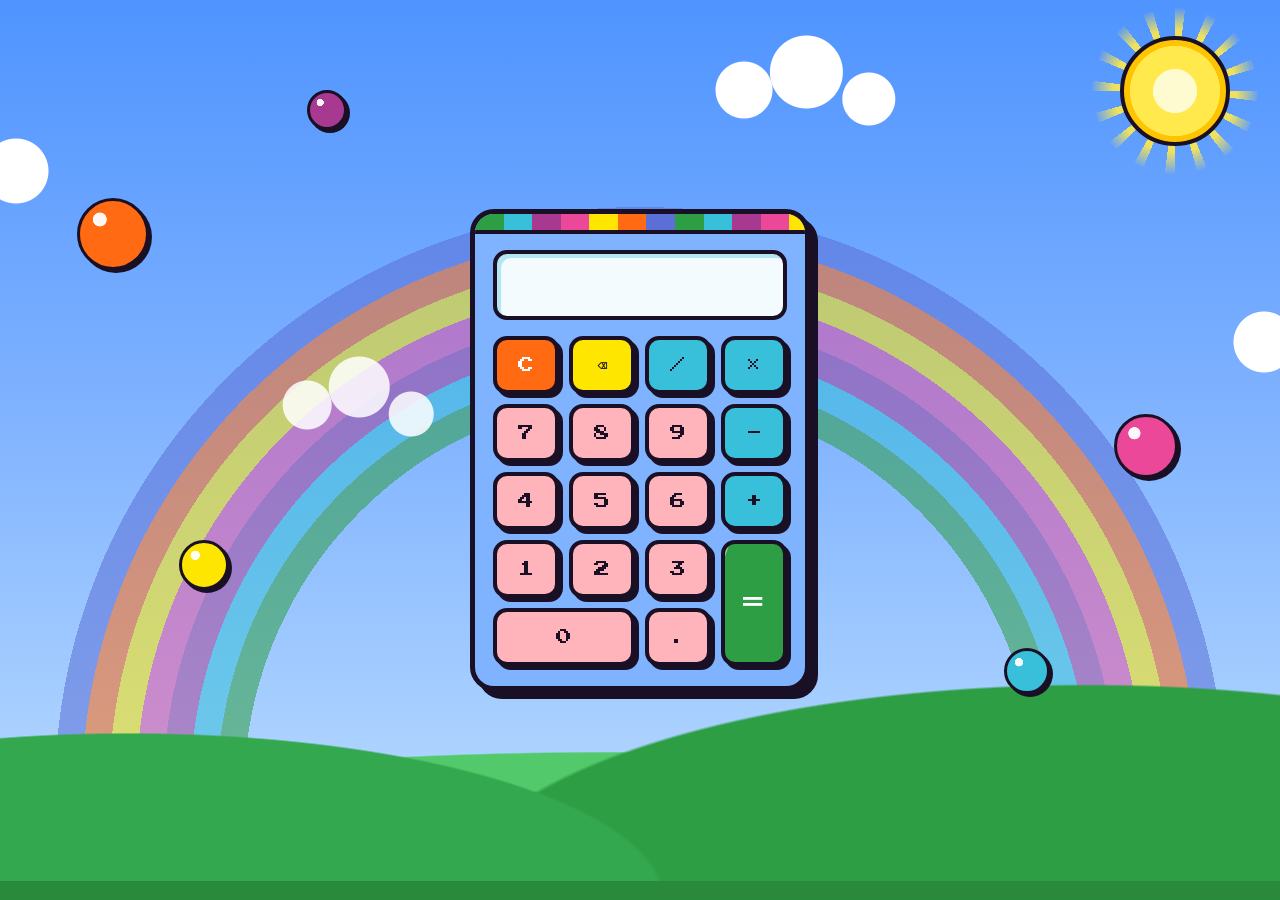
==== index.html @ 2b25576d "Rename calcu.html to index.html" ====
<!doctype html>
<html lang="en">
  <head>
    <meta charset="UTF-8" />
    <meta name="viewport" content="width=device-width, initial-scale=1.0" />
    <link rel="stylesheet" href="calcu.css" />
    <title>Calculator</title>
  </head>
  <body>
    <!-- Clickable background -->
    <div class="scene">
      <button type="button" class="sun" title="Click me!" aria-label="Sun" onclick="clickSun(this)"></button>
      <button type="button" class="bubble b1" title="Pop me!" aria-label="Bubble" onclick="popBubble(this)"></button>
      <button type="button" class="bubble b2" title="Pop me!" aria-label="Bubble" onclick="popBubble(this)"></button>
      <button type="button" class="bubble b3" title="Pop me!" aria-label="Bubble" onclick="popBubble(this)"></button>
      <button type="button" class="bubble b4" title="Pop me!" aria-label="Bubble" onclick="popBubble(this)"></button>
      <button type="button" class="bubble b5" title="Pop me!" aria-label="Bubble" onclick="popBubble(this)"></button>
    </div>

    <div class="calculator">
      <form name="form1">
        <input type="text" name="textview" readonly />
      </form>
      <section class="buttons">
        <button type="button" class="btn-clear" onclick="clearScreen()">
          C
        </button>
        <button type="button" class="btn-func" onclick="backspace()">⌫</button>
        <button type="button" class="btn-op" onclick="insert('/')">/</button>
        <button type="button" class="btn-op" onclick="insert('*')">×</button>


        <button type="button" onclick="insert('7')">7</button>
        <button type="button" onclick="insert('8')">8</button>
        <button type="button" onclick="insert('9')">9</button>
        <button type="button" class="btn-op" onclick="insert('-')">-</button>


        <button type="button" onclick="insert('4')">4</button>
        <button type="button" onclick="insert('5')">5</button>
        <button type="button" onclick="insert('6')">6</button>
        <button type="button" class="btn-op" onclick="insert('+')">+</button>


        <button type="button" onclick="insert('1')">1</button>
        <button type="button" onclick="insert('2')">2</button>
        <button type="button" onclick="insert('3')">3</button>
        <button type="button" class="btn-equal" onclick="equal()">=</button>


        <button type="button" class="btn-zero" onclick="insert('0')">0</button>
        <button type="button" onclick="insert('.')">.</button>
      </section>
    </div>


    <script src="calcu.js"></script>
  </body>
</html>
---- calcu.css ----
@import url("https://fonts.googleapis.com/css2?family=Press+Start+2P&display=swap");

:root {
  --sky: #7fb2ff;
  --gumball-blue: #38bfd9;
  --pink: #ffb3ba;
  --pink-deep: #ec4899;
  --orange: #ff6a13;
  --green: #2e9e44;
  --purple: #a73a90;
  --yellow: #ffe600;
  --ink: #1a1026;
  --white: #ffffff;
}

* {
  box-sizing: border-box;
}

html {
  min-height: 100%;
}

/* ---------- Background scene ---------- */

body {
  margin: 0;
  min-height: 100vh;
  display: flex;
  justify-content: center;
  align-items: center;
  overflow: hidden;
  font-family: "Press Start 2P", "Courier New", monospace;
  background:
    /* big pastel rainbow arc behind the calculator */
    radial-gradient(
      circle at 50% 88%,
      transparent 0 44vmin,
      rgba(46, 158, 68, 0.55) 44vmin 47vmin,
      rgba(56, 191, 217, 0.55) 47vmin 50vmin,
      rgba(167, 58, 144, 0.5) 50vmin 53vmin,
      rgba(236, 72, 153, 0.5) 53vmin 56vmin,
      rgba(255, 230, 0, 0.55) 56vmin 59vmin,
      rgba(255, 106, 19, 0.55) 59vmin 62vmin,
      rgba(91, 111, 214, 0.55) 62vmin 65vmin,
      transparent 65vmin
    ),
    /* sky */
    linear-gradient(180deg, #4f94ff 0%, var(--sky) 45%, #bfe0ff 100%);
}

/* Drifting clouds */
body::before {
  content: "";
  position: fixed;
  top: 0;
  left: -400px;
  width: calc(100vw + 800px);
  height: 100%;
  z-index: 0;
  pointer-events: none;
  background:
    /* cloud 1 */
    radial-gradient(circle at 14% 18%, #fff 0 34px, transparent 35px),
    radial-gradient(circle at 17% 15%, #fff 0 42px, transparent 43px),
    radial-gradient(circle at 20% 19%, #fff 0 32px, transparent 33px),
    /* cloud 2 */
    radial-gradient(circle at 55% 10%, #fff 0 28px, transparent 29px),
    radial-gradient(circle at 58% 8%, #fff 0 36px, transparent 37px),
    radial-gradient(circle at 61% 11%, #fff 0 26px, transparent 27px),
    /* cloud 3 */
    radial-gradient(circle at 80% 38%, #fff 0 30px, transparent 31px),
    radial-gradient(circle at 83% 35%, #fff 0 38px, transparent 39px),
    radial-gradient(circle at 86% 39%, #fff 0 28px, transparent 29px),
    /* cloud 4 */
    radial-gradient(circle at 34% 45%, rgba(255, 255, 255, 0.85) 0 24px, transparent 25px),
    radial-gradient(circle at 36.5% 43%, rgba(255, 255, 255, 0.85) 0 30px, transparent 31px),
    radial-gradient(circle at 39% 46%, rgba(255, 255, 255, 0.85) 0 22px, transparent 23px);
  animation: clouds 45s linear infinite alternate;
}

/* Rolling grass hills */
body::after {
  content: "";
  position: fixed;
  left: 0;
  right: 0;
  bottom: 0;
  height: 30vh;
  z-index: 0;
  pointer-events: none;
  background:
    /* front grass strip */
    linear-gradient(to top, #2a8a3c 0 7%, transparent 7%),
    /* front hills */
    radial-gradient(ellipse 42% 62% at 10% 100%, #34a84f 0 99%, transparent 100%),
    radial-gradient(ellipse 50% 80% at 85% 100%, #2e9e44 0 99%, transparent 100%),
    /* back hill, lighter */
    radial-gradient(ellipse 65% 55% at 48% 100%, #52c96a 0 99%, transparent 100%);
}

/* ---------- Clickable background: sun ---------- */

.sun {
  position: fixed;
  top: 36px;
  right: 50px;
  width: 110px;
  height: 110px;
  z-index: 1;
  padding: 0;
  border: 0;
  background: none;
  cursor: pointer;
  -webkit-tap-highlight-color: transparent;
  animation: sun-glow 4s ease-in-out infinite;
  transition: filter 0.15s ease;
}

/* Spinning rays */
.sun::before {
  content: "";
  position: absolute;
  inset: -28px;
  border-radius: 50%;
  background: repeating-conic-gradient(
    rgba(255, 233, 77, 0.9) 0 7deg,
    transparent 7deg 22.5deg
  );
  -webkit-mask-image: radial-gradient(circle, #000 52%, transparent 72%);
  mask-image: radial-gradient(circle, #000 52%, transparent 72%);
  animation: rays 24s linear infinite;
}

/* Sun disc */
.sun::after {
  content: "";
  position: absolute;
  inset: 0;
  border-radius: 50%;
  border: 4px solid var(--ink);
  background: radial-gradient(
    circle,
    #fffbd0 0 30%,
    #ffe94d 31% 62%,
    #ffc400 63% 100%
  );
}

.sun:hover {
  filter: brightness(1.12);
}

.sun.spin {
  animation:
    sun-glow 4s ease-in-out infinite,
    sun-spin 1s ease-in-out;
}

/* ---------- Clickable background: bubbles ---------- */

.bubble {
  position: fixed;
  z-index: 1;
  width: var(--s);
  height: var(--s);
  padding: 0;
  border: 3px solid var(--ink);
  border-radius: 50%;
  background:
    radial-gradient(
      circle at 30% 28%,
      rgba(255, 255, 255, 0.95) 0 10%,
      rgba(255, 255, 255, 0) 11%
    ),
    var(--c);
  box-shadow: 3px 3px 0 var(--ink);
  cursor: pointer;
  -webkit-tap-highlight-color: transparent;
  animation: bubble-float var(--t) ease-in-out var(--d) infinite;
  transition:
    scale 0.35s cubic-bezier(0.34, 1.56, 0.64, 1),
    opacity 0.25s ease,
    filter 0.15s ease;
}

.bubble:hover {
  scale: 1.15;
  filter: brightness(1.1);
}

.bubble:active {
  scale: 0.9;
}

/* Bounce when "=" is pressed (not while a bubble is popped) */
.bubble.cheer:not(.popped) {
  animation:
    bubble-float var(--t) ease-in-out var(--d) infinite,
    cheer 0.7s ease;
}

/* Popped: disappears, then grows back when the class is removed */
.bubble.popped {
  scale: 0;
  opacity: 0;
  pointer-events: none;
  transition:
    scale 0.12s ease-in,
    opacity 0.12s ease-in;
}

.b1 { left: 6%;  top: 22%; --s: 72px; --c: var(--orange);    --t: 5s;   --d: 0s; }
.b2 { left: 14%; top: 60%; --s: 50px; --c: var(--yellow);    --t: 4s;   --d: -1s; }
.b3 { right: 8%; top: 46%; --s: 64px; --c: var(--pink-deep); --t: 5.5s; --d: -2s; }
.b4 { right: 18%; top: 72%; --s: 46px; --c: var(--gumball-blue); --t: 4.5s; --d: -0.5s; }
.b5 { left: 24%; top: 10%; --s: 40px; --c: var(--purple);    --t: 3.8s; --d: -1.5s; }

/* Confetti and burst pieces made by the JavaScript */
.burst-piece {
  position: fixed;
  z-index: 5;
  width: 10px;
  height: 10px;
  margin: -5px 0 0 -5px;
  border: 2px solid var(--ink);
  border-radius: 50%;
  pointer-events: none;
  animation: burst 0.7s ease-out forwards;
}

.confetti {
  position: fixed;
  top: -20px;
  z-index: 5;
  width: 10px;
  height: 16px;
  border: 2px solid var(--ink);
  border-radius: 2px;
  pointer-events: none;
  animation: fall 3s linear forwards;
}

/* ---------- Background celebration when "=" is pressed ---------- */

/* Flash of light across the sky */
.flash {
  position: fixed;
  inset: 0;
  z-index: 0;
  pointer-events: none;
  background: radial-gradient(
    circle at 50% 50%,
    rgba(255, 255, 255, 0.85),
    rgba(255, 230, 0, 0.35) 45%,
    transparent 75%
  );
  animation: flash 0.8s ease-out forwards;
}

/* Rainbow rings rippling out from the calculator */
.ring {
  position: fixed;
  z-index: 0;
  width: 0;
  height: 0;
  border: 8px solid #fff;
  border-radius: 50%;
  translate: -50% -50%;
  opacity: 0;
  pointer-events: none;
  animation: ring-expand 1.2s ease-out forwards;
}

/* ---------- Calculator ---------- */

.calculator {
  position: relative;
  z-index: 1;
  width: 340px;
  padding: 36px 18px 20px;
  background: var(--sky);
  border: 5px solid var(--ink);
  border-radius: 24px;
  box-shadow: 8px 8px 0 var(--ink);
  overflow: hidden;
  transition: transform 0.8s ease;
  animation:
    pop-in 0.7s cubic-bezier(0.34, 1.56, 0.64, 1) both,
    float 4s ease-in-out 0.7s infinite;
}

/* Rainbow stripe using the GUMBALL title colors, scrolling sideways */
.calculator::before {
  content: "";
  position: absolute;
  top: 0;
  left: 0;
  right: 0;
  height: 16px;
  background: linear-gradient(
    90deg,
    var(--green) 0 14.28%,
    var(--gumball-blue) 14.28% 28.56%,
    var(--purple) 28.56% 42.84%,
    var(--pink-deep) 42.84% 57.12%,
    var(--yellow) 57.12% 71.4%,
    var(--orange) 71.4% 85.68%,
    #5b6fd6 85.68% 100%
  );
  background-size: 200px 100%;
  background-repeat: repeat-x;
  border-bottom: 4px solid var(--ink);
  animation: rainbow-scroll 3s linear infinite;
}

.calculator.upside-down {
  transform: rotate(180deg);
}

form {
  margin: 0 0 16px;
}

input[name="textview"] {
  width: 100%;
  height: 70px;
  padding: 0 14px;
  font-family: inherit;
  font-size: 22px;
  text-align: right;
  color: var(--ink);
  background: #f4fbff;
  border: 4px solid var(--ink);
  border-radius: 14px;
  box-shadow: inset 4px 4px 0 rgba(56, 191, 217, 0.35);
  outline: none;
}

.buttons {
  display: grid;
  grid-template-columns: repeat(4, 1fr);
  gap: 10px;
}

.buttons button {
  position: relative;
  overflow: hidden;
  height: 58px;
  font-family: inherit;
  font-size: 16px;
  color: var(--ink);
  background: var(--pink);
  border: 4px solid var(--ink);
  border-radius: 14px;
  box-shadow: 4px 4px 0 var(--ink);
  cursor: pointer;
  transition:
    translate 0.15s ease,
    box-shadow 0.15s ease,
    filter 0.15s ease;
  animation: button-in 0.5s cubic-bezier(0.34, 1.56, 0.64, 1) both;
}

/* Shine that sweeps across the button on hover */
.buttons button::after {
  content: "";
  position: absolute;
  top: 0;
  left: -80%;
  width: 50%;
  height: 100%;
  background: linear-gradient(
    105deg,
    transparent,
    rgba(255, 255, 255, 0.6),
    transparent
  );
  transform: skewX(-20deg);
  transition: left 0.5s ease;
  pointer-events: none;
}

/* Buttons pop in one after another */
.buttons button:nth-child(1)  { animation-delay: 0.30s; }
.buttons button:nth-child(2)  { animation-delay: 0.34s; }
.buttons button:nth-child(3)  { animation-delay: 0.38s; }
.buttons button:nth-child(4)  { animation-delay: 0.42s; }
.buttons button:nth-child(5)  { animation-delay: 0.46s; }
.buttons button:nth-child(6)  { animation-delay: 0.50s; }
.buttons button:nth-child(7)  { animation-delay: 0.54s; }
.buttons button:nth-child(8)  { animation-delay: 0.58s; }
.buttons button:nth-child(9)  { animation-delay: 0.62s; }
.buttons button:nth-child(10) { animation-delay: 0.66s; }
.buttons button:nth-child(11) { animation-delay: 0.70s; }
.buttons button:nth-child(12) { animation-delay: 0.74s; }
.buttons button:nth-child(13) { animation-delay: 0.78s; }
.buttons button:nth-child(14) { animation-delay: 0.82s; }
.buttons button:nth-child(15) { animation-delay: 0.86s; }
.buttons button:nth-child(16) { animation-delay: 0.90s; }
.buttons button:nth-child(17) { animation-delay: 0.94s; }

.buttons button:hover {
  translate: 0 -4px;
  box-shadow: 4px 8px 0 var(--ink);
  filter: brightness(1.08) saturate(1.1);
}

.buttons button:hover::after {
  left: 130%;
}

.buttons button:active {
  translate: 4px 4px;
  box-shadow: 0 0 0 var(--ink);
}

/* Operators: Gumball blue */
.btn-op {
  background: var(--gumball-blue) !important;
}

/* Clear: Darwin orange */
.btn-clear {
  background: var(--orange) !important;
  color: var(--white) !important;
}

/* Backspace: yellow from the logo */
.btn-func {
  background: var(--yellow) !important;
}

/* Equals: green, spans two rows, gently pulsing */
.btn-equal {
  grid-row: span 2;
  height: auto !important;
  background: var(--green) !important;
  color: var(--white) !important;
  font-size: 22px !important;
  animation:
    button-in 0.5s cubic-bezier(0.34, 1.56, 0.64, 1) 0.74s both,
    pulse 1.8s ease-in-out 1.4s infinite !important;
}

/* Zero: wide button */
.btn-zero {
  grid-column: span 2;
}

/* ---------- Keyframes ---------- */

@keyframes pop-in {
  from {
    scale: 0.6;
    translate: 0 60px;
    opacity: 0;
  }
  to {
    scale: 1;
    translate: 0 0;
    opacity: 1;
  }
}

@keyframes float {
  0%, 100% { translate: 0 0; }
  50%      { translate: 0 -8px; }
}

@keyframes rainbow-scroll {
  from { background-position-x: 0; }
  to   { background-position-x: 200px; }
}

@keyframes clouds {
  from { translate: 0 0; }
  to   { translate: 300px 0; }
}

@keyframes sun-glow {
  0%, 100% { scale: 1;    opacity: 0.92; }
  50%      { scale: 1.1;  opacity: 1; }
}

@keyframes rays {
  to { rotate: 360deg; }
}

@keyframes sun-spin {
  from { rotate: 0deg; }
  to   { rotate: 720deg; }
}

@keyframes bubble-float {
  0%, 100% { translate: 0 0; }
  50%      { translate: 10px -22px; }
}

@keyframes cheer {
  0%   { scale: 1; }
  40%  { scale: 1.35; }
  70%  { scale: 0.9; }
  100% { scale: 1; }
}

@keyframes flash {
  from { opacity: 1; }
  to   { opacity: 0; }
}

@keyframes ring-expand {
  from {
    width: 0;
    height: 0;
    opacity: 0.9;
  }
  to {
    width: 160vmax;
    height: 160vmax;
    opacity: 0;
  }
}

@keyframes burst {
  from {
    translate: 0 0;
    scale: 1;
    opacity: 1;
  }
  to {
    translate: var(--dx) var(--dy);
    scale: 0.2;
    opacity: 0;
  }
}

@keyframes fall {
  from {
    translate: 0 0;
    rotate: 0deg;
    opacity: 1;
  }
  to {
    translate: var(--drift) 110vh;
    rotate: 720deg;
    opacity: 1;
  }
}

@keyframes button-in {
  from {
    scale: 0;
    opacity: 0;
  }
  to {
    scale: 1;
    opacity: 1;
  }
}

@keyframes pulse {
  0%, 100% { scale: 1; }
  50%      { scale: 1.05; }
}

@media (max-width: 380px) {
  .calculator {
    width: 94vw;
  }

  .buttons button {
    height: 52px;
    font-size: 14px;
  }

  .sun {
    width: 70px;
    height: 70px;
    top: 28px;
    right: 28px;
  }
}

/* Turn off motion for people who prefer it */
@media (prefers-reduced-motion: reduce) {
  *,
  *::before,
  *::after {
    animation: none !important;
    transition: none !important;
  }

  .burst-piece,
  .confetti,
  .flash,
  .ring {
    display: none;
  }
}
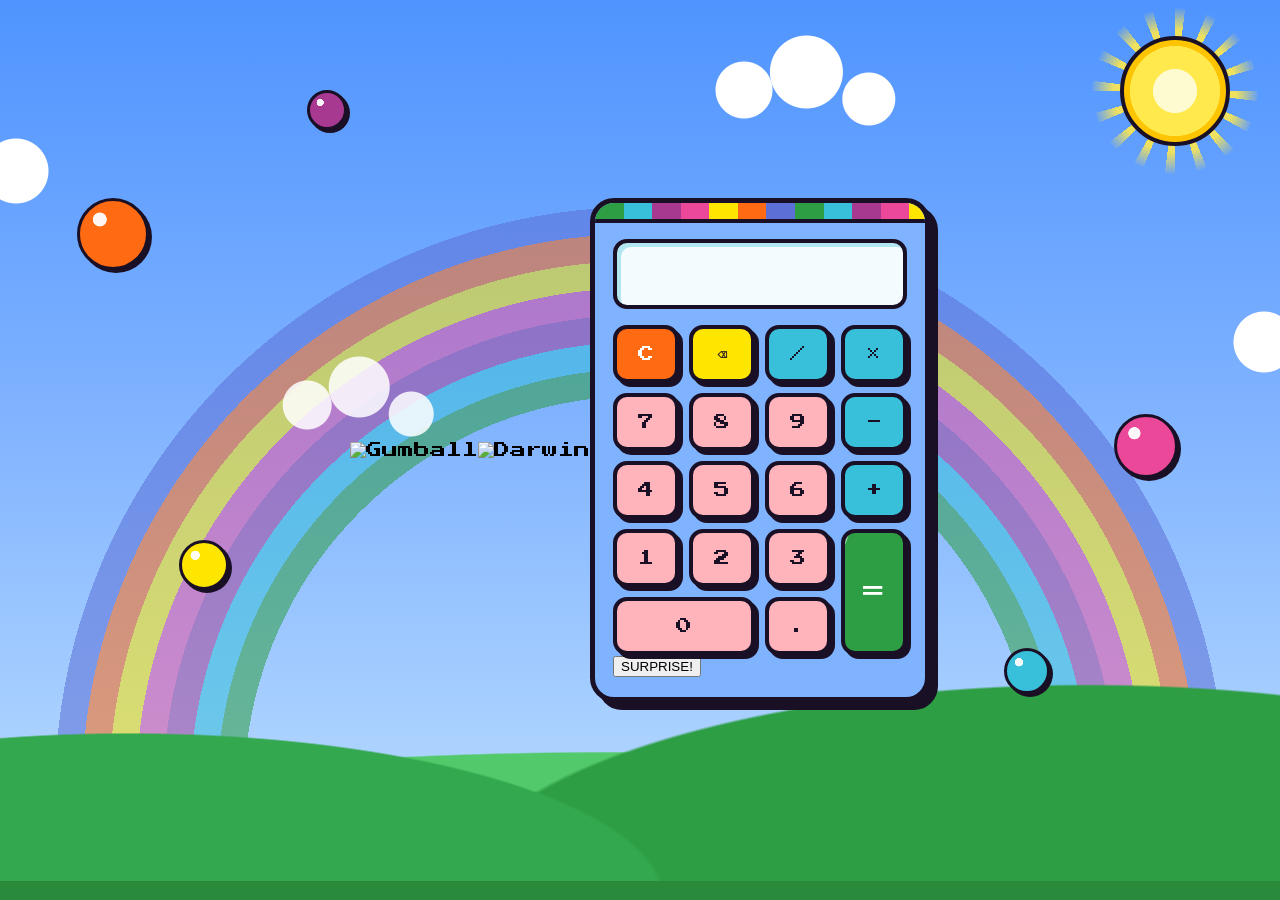
==== commit 6ae71e84: "Enhance calculator with surprise feature Added surprise button and characters that pop out." ====
--- a/index.html
+++ b/index.html
@@ -16,6 +16,10 @@
       <button type="button" class="bubble b4" title="Pop me!" aria-label="Bubble" onclick="popBubble(this)"></button>
       <button type="button" class="bubble b5" title="Pop me!" aria-label="Bubble" onclick="popBubble(this)"></button>
     </div>
+
+    <!-- Characters that pop out when the SURPRISE! button is clicked -->
+    <img class="buddy buddy-left" src="gumball-sticker.png" alt="Gumball" draggable="false" />
+    <img class="buddy buddy-right" src="darwin-sticker.png" alt="Darwin" draggable="false" />
 
     <div class="calculator">
       <form name="form1">
@@ -51,6 +55,8 @@
         <button type="button" class="btn-zero" onclick="insert('0')">0</button>
         <button type="button" onclick="insert('.')">.</button>
       </section>
+
+      <button type="button" class="btn-surprise" onclick="toggleBuddies(this)">SURPRISE!</button>
     </div>
 
 
--- a/calcu.css
+++ b/calcu.css
@@ -19,6 +19,7 @@
 
 html {
   min-height: 100%;
+  -webkit-text-size-adjust: 100%;
 }
 
 /* ---------- Background scene ---------- */
@@ -26,6 +27,7 @@
 body {
   margin: 0;
   min-height: 100vh;
+  min-height: 100dvh;
   display: flex;
   justify-content: center;
   align-items: center;
@@ -112,6 +114,7 @@
   border: 0;
   background: none;
   cursor: pointer;
+  touch-action: manipulation;
   -webkit-tap-highlight-color: transparent;
   animation: sun-glow 4s ease-in-out infinite;
   transition: filter 0.15s ease;
@@ -145,10 +148,6 @@
     #ffe94d 31% 62%,
     #ffc400 63% 100%
   );
-}
-
-.sun:hover {
-  filter: brightness(1.12);
 }
 
 .sun.spin {
@@ -176,17 +175,13 @@
     var(--c);
   box-shadow: 3px 3px 0 var(--ink);
   cursor: pointer;
+  touch-action: manipulation;
   -webkit-tap-highlight-color: transparent;
   animation: bubble-float var(--t) ease-in-out var(--d) infinite;
   transition:
     scale 0.35s cubic-bezier(0.34, 1.56, 0.64, 1),
     opacity 0.25s ease,
     filter 0.15s ease;
-}
-
-.bubble:hover {
-  scale: 1.15;
-  filter: brightness(1.1);
 }
 
 .bubble:active {
@@ -278,6 +273,7 @@
   position: relative;
   z-index: 1;
   width: 340px;
+  max-width: 94vw;
   padding: 36px 18px 20px;
   background: var(--sky);
   border: 5px solid var(--ink);
@@ -355,6 +351,10 @@
   border-radius: 14px;
   box-shadow: 4px 4px 0 var(--ink);
   cursor: pointer;
+  touch-action: manipulation;
+  user-select: none;
+  -webkit-user-select: none;
+  -webkit-tap-highlight-color: transparent;
   transition:
     translate 0.15s ease,
     box-shadow 0.15s ease,
@@ -362,7 +362,7 @@
   animation: button-in 0.5s cubic-bezier(0.34, 1.56, 0.64, 1) both;
 }
 
-/* Shine that sweeps across the button on hover */
+/* Shine that sweeps across the button */
 .buttons button::after {
   content: "";
   position: absolute;
@@ -400,19 +400,36 @@
 .buttons button:nth-child(16) { animation-delay: 0.90s; }
 .buttons button:nth-child(17) { animation-delay: 0.94s; }
 
-.buttons button:hover {
-  translate: 0 -4px;
-  box-shadow: 4px 8px 0 var(--ink);
-  filter: brightness(1.08) saturate(1.1);
-}
-
-.buttons button:hover::after {
-  left: 130%;
-}
-
+/* Hover effects only on devices with a mouse (no sticky hover on phones) */
+@media (hover: hover) {
+  .buttons button:hover {
+    translate: 0 -4px;
+    box-shadow: 4px 8px 0 var(--ink);
+    filter: brightness(1.08) saturate(1.1);
+  }
+
+  .buttons button:hover::after {
+    left: 130%;
+  }
+
+  .sun:hover {
+    filter: brightness(1.12);
+  }
+
+  .bubble:hover {
+    scale: 1.15;
+    filter: brightness(1.1);
+  }
+}
+
+/* Press effect (works for both mouse and touch) */
 .buttons button:active {
   translate: 4px 4px;
   box-shadow: 0 0 0 var(--ink);
+}
+
+.buttons button:active::after {
+  left: 130%;
 }
 
 /* Operators: Gumball blue */
@@ -564,22 +581,113 @@
   50%      { scale: 1.05; }
 }
 
-@media (max-width: 380px) {
+/* ---------- Mobile: phones in portrait ---------- */
+
+@media (max-width: 600px) {
+  /* Calculator fills the screen width, buttons grow with screen height */
   .calculator {
-    width: 94vw;
+    width: min(94vw, 460px);
+    padding: 40px 16px 18px;
+  }
+
+  input[name="textview"] {
+    height: clamp(64px, 10vh, 84px);
+    height: clamp(64px, 10dvh, 84px);
+    font-size: 20px;
+  }
+
+  .buttons {
+    gap: 10px;
   }
 
   .buttons button {
-    height: 52px;
-    font-size: 14px;
-  }
-
+    height: clamp(54px, 9.5vh, 76px);
+    height: clamp(54px, 9.5dvh, 76px);
+    font-size: clamp(16px, 4.8vw, 22px);
+  }
+
+  .btn-equal {
+    font-size: clamp(20px, 5.5vw, 28px) !important;
+  }
+
+  /* Sun smaller, tucked into the top corner */
   .sun {
-    width: 70px;
-    height: 70px;
-    top: 28px;
-    right: 28px;
-  }
+    width: 76px;
+    height: 76px;
+    top: 26px;
+    right: 24px;
+  }
+
+  /* Bubbles move to the empty space above and below the calculator */
+  .b1 { left: 7%;   top: 4%;     --s: 56px; }
+  .b5 { left: 34%;  top: 2.5%;   --s: 36px; }
+  .b2 { left: 9%;   top: auto; bottom: 4%;   --s: 48px; }
+  .b3 { right: 9%;  top: auto; bottom: 6%;   --s: 56px; }
+  .b4 { right: 40%; top: auto; bottom: 2.5%; --s: 38px; }
+}
+
+/* ---------- Mobile: very small phones ---------- */
+
+@media (max-width: 340px) {
+  .calculator {
+    padding: 38px 12px 14px;
+  }
+
+  .buttons {
+    gap: 8px;
+  }
+}
+
+/* ---------- Short screens: phones in landscape ---------- */
+
+@media (max-height: 520px) {
+  .calculator {
+    padding: 26px 14px 14px;
+  }
+
+  .calculator::before {
+    height: 12px;
+  }
+
+  form {
+    margin-bottom: 10px;
+  }
+
+  input[name="textview"] {
+    height: 46px;
+    font-size: 16px;
+    border-width: 3px;
+  }
+
+  .buttons {
+    gap: 6px;
+  }
+
+  .buttons button {
+    height: 38px;
+    font-size: 13px;
+    border-width: 3px;
+    border-radius: 10px;
+    box-shadow: 3px 3px 0 var(--ink);
+  }
+
+  .btn-equal {
+    font-size: 16px !important;
+  }
+
+  .sun {
+    width: 60px;
+    height: 60px;
+    top: 18px;
+    right: 24px;
+  }
+
+  /* Bubbles go to the sides, clear of the calculator */
+  .b1 { left: 5%;  top: 20%;  bottom: auto; right: auto; --s: 46px; }
+  .b5 { left: 16%; top: 10%;  bottom: auto; right: auto; --s: 30px; }
+  .b2 { left: 8%;  top: auto; bottom: 12%;  right: auto; --s: 38px; }
+  .b3 { right: 7%; top: 45%;  bottom: auto; left: auto;  --s: 46px; }
+  .b4 { right: 18%; top: auto; bottom: 10%; left: auto;  --s: 34px; }
 }
 
 /* Turn off motion for people who prefer it */
@@ -597,4 +705,4 @@
   .ring {
     display: none;
   }
-}+}
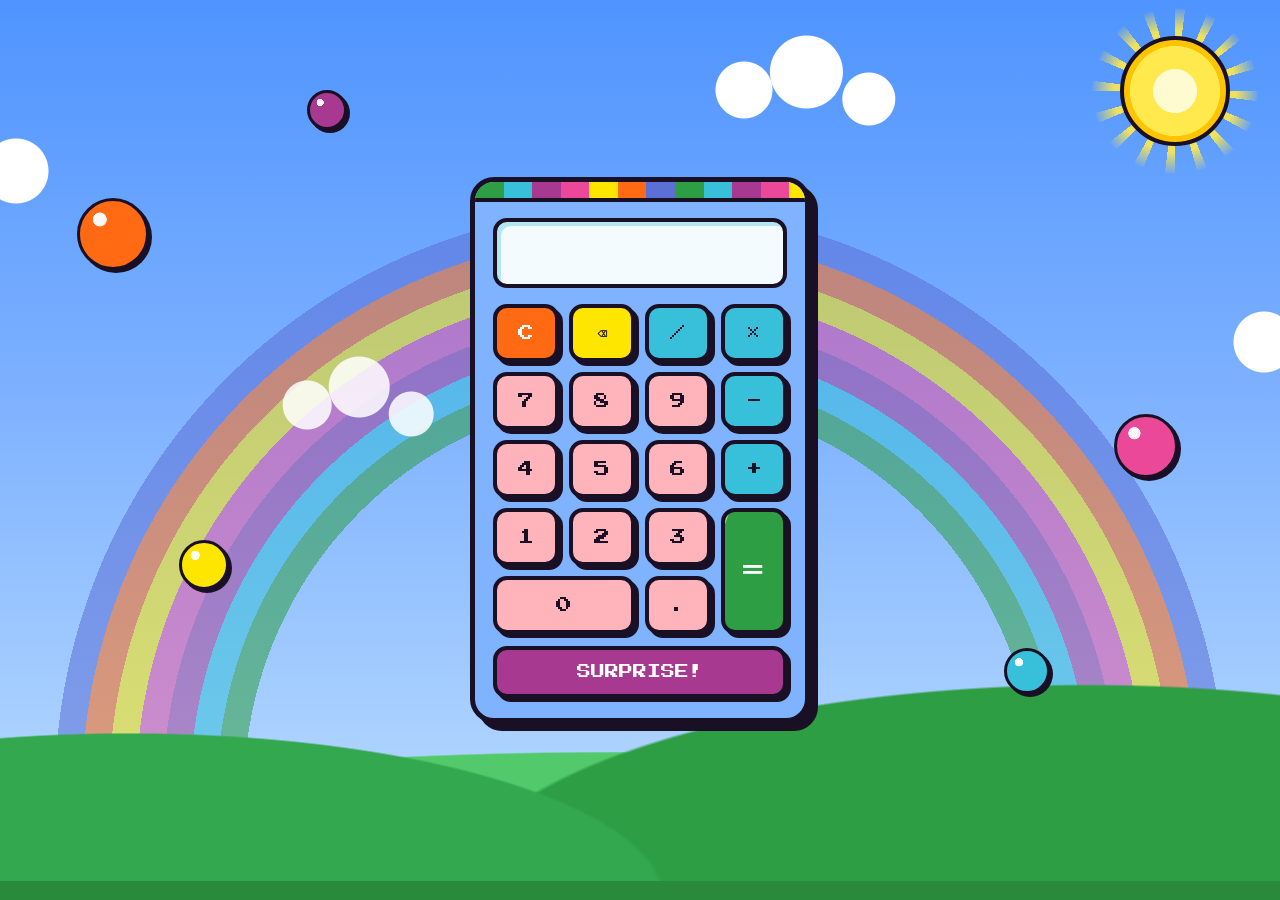
==== commit d7132b04: "Change character images in index.html Updated image sources for characters in the calculator." ====
--- a/index.html
+++ b/index.html
@@ -18,8 +18,8 @@
     </div>
 
     <!-- Characters that pop out when the SURPRISE! button is clicked -->
-    <img class="buddy buddy-left" src="gumball-sticker.png" alt="Gumball" draggable="false" />
-    <img class="buddy buddy-right" src="darwin-sticker.png" alt="Darwin" draggable="false" />
+    <img class="buddy buddy-left" src="gumble.jpg" alt="Gumball" draggable="false" />
+    <img class="buddy buddy-right" src="darwin.jpg" alt="Darwin" draggable="false" />
 
     <div class="calculator">
       <form name="form1">
--- a/calcu.css
+++ b/calcu.css
@@ -267,6 +267,57 @@
   animation: ring-expand 1.2s ease-out forwards;
 }
 
+/* ---------- Gumball and Darwin (SURPRISE! button) ---------- */
+
+/* Hidden by default: tucked behind the calculator */
+.buddy {
+  position: fixed;
+  z-index: 1;
+  display: block;
+  max-width: none;
+  pointer-events: none;
+  user-select: none;
+  -webkit-user-drag: none;
+  opacity: 0;
+  visibility: hidden;
+  scale: 0.2;
+  translate: var(--hide-x, 0%) var(--hide-y, 0%);
+  transform-origin: 50% 100%;
+  filter: drop-shadow(4px 4px 0 var(--ink));
+  transition:
+    opacity 0.25s ease,
+    scale 0.35s ease-in,
+    translate 0.35s ease-in,
+    visibility 0s linear 0.35s;
+}
+
+/* Wide screens: slide out sideways from behind the calculator */
+body.buddies-side .buddy-left  { --hide-x: 85%; }
+body.buddies-side .buddy-right { --hide-x: -85%; }
+
+/* Phones: rise up from behind the calculator */
+body.buddies-peek .buddy { --hide-y: 45%; }
+
+.buddy-right { --delay: 0.12s; }
+
+/* Visible: pop out with a bounce, then sway gently */
+body.buddies-on .buddy {
+  opacity: 1;
+  visibility: visible;
+  scale: 1;
+  translate: 0 0;
+  transition:
+    opacity 0.25s ease var(--delay, 0s),
+    scale 0.6s cubic-bezier(0.34, 1.56, 0.64, 1) var(--delay, 0s),
+    translate 0.6s cubic-bezier(0.34, 1.56, 0.64, 1) var(--delay, 0s),
+    visibility 0s linear 0s;
+  animation: buddy-bob 2.6s ease-in-out 0.8s infinite;
+}
+
+body.buddies-on .buddy-right {
+  animation-delay: 1.1s;
+}
+
 /* ---------- Calculator ---------- */
 
 .calculator {
@@ -339,7 +390,8 @@
   gap: 10px;
 }
 
-.buttons button {
+.buttons button,
+.btn-surprise {
   position: relative;
   overflow: hidden;
   height: 58px;
@@ -363,7 +415,8 @@
 }
 
 /* Shine that sweeps across the button */
-.buttons button::after {
+.buttons button::after,
+.btn-surprise::after {
   content: "";
   position: absolute;
   top: 0;
@@ -402,13 +455,15 @@
 
 /* Hover effects only on devices with a mouse (no sticky hover on phones) */
 @media (hover: hover) {
-  .buttons button:hover {
+  .buttons button:hover,
+  .btn-surprise:hover {
     translate: 0 -4px;
     box-shadow: 4px 8px 0 var(--ink);
     filter: brightness(1.08) saturate(1.1);
   }
 
-  .buttons button:hover::after {
+  .buttons button:hover::after,
+  .btn-surprise:hover::after {
     left: 130%;
   }
 
@@ -423,12 +478,14 @@
 }
 
 /* Press effect (works for both mouse and touch) */
-.buttons button:active {
+.buttons button:active,
+.btn-surprise:active {
   translate: 4px 4px;
   box-shadow: 0 0 0 var(--ink);
 }
 
-.buttons button:active::after {
+.buttons button:active::after,
+.btn-surprise:active::after {
   left: 130%;
 }
 
@@ -465,6 +522,18 @@
   grid-column: span 2;
 }
 
+/* SURPRISE! button: full width, below the number pad */
+.btn-surprise {
+  display: block;
+  width: 100%;
+  height: 52px;
+  margin-top: 12px;
+  font-size: 14px;
+  color: var(--white);
+  background: var(--purple);
+  animation-delay: 0.98s;
+}
+
 /* ---------- Keyframes ---------- */
 
 @keyframes pop-in {
@@ -521,6 +590,12 @@
   100% { scale: 1; }
 }
 
+@keyframes buddy-bob {
+  0%, 100% { rotate: 0deg; }
+  25%      { rotate: -4deg; }
+  75%      { rotate: 4deg; }
+}
+
 @keyframes flash {
   from { opacity: 1; }
   to   { opacity: 0; }
@@ -591,8 +666,8 @@
   }
 
   input[name="textview"] {
-    height: clamp(64px, 10vh, 84px);
-    height: clamp(64px, 10dvh, 84px);
+    height: clamp(60px, 9vh, 80px);
+    height: clamp(60px, 9dvh, 80px);
     font-size: 20px;
   }
 
@@ -601,13 +676,19 @@
   }
 
   .buttons button {
-    height: clamp(54px, 9.5vh, 76px);
-    height: clamp(54px, 9.5dvh, 76px);
+    height: clamp(50px, 8.6vh, 72px);
+    height: clamp(50px, 8.6dvh, 72px);
     font-size: clamp(16px, 4.8vw, 22px);
   }
 
   .btn-equal {
     font-size: clamp(20px, 5.5vw, 28px) !important;
+  }
+
+  .btn-surprise {
+    height: clamp(46px, 7vh, 60px);
+    height: clamp(46px, 7dvh, 60px);
+    font-size: clamp(13px, 3.8vw, 18px);
   }
 
   /* Sun smaller, tucked into the top corner */
@@ -654,7 +735,7 @@
   }
 
   input[name="textview"] {
-    height: 46px;
+    height: 40px;
     font-size: 16px;
     border-width: 3px;
   }
@@ -664,7 +745,7 @@
   }
 
   .buttons button {
-    height: 38px;
+    height: 34px;
     font-size: 13px;
     border-width: 3px;
     border-radius: 10px;
@@ -673,6 +754,15 @@
 
   .btn-equal {
     font-size: 16px !important;
+  }
+
+  .btn-surprise {
+    height: 32px;
+    margin-top: 8px;
+    font-size: 11px;
+    border-width: 3px;
+    border-radius: 10px;
+    box-shadow: 3px 3px 0 var(--ink);
   }
 
   .sun {
